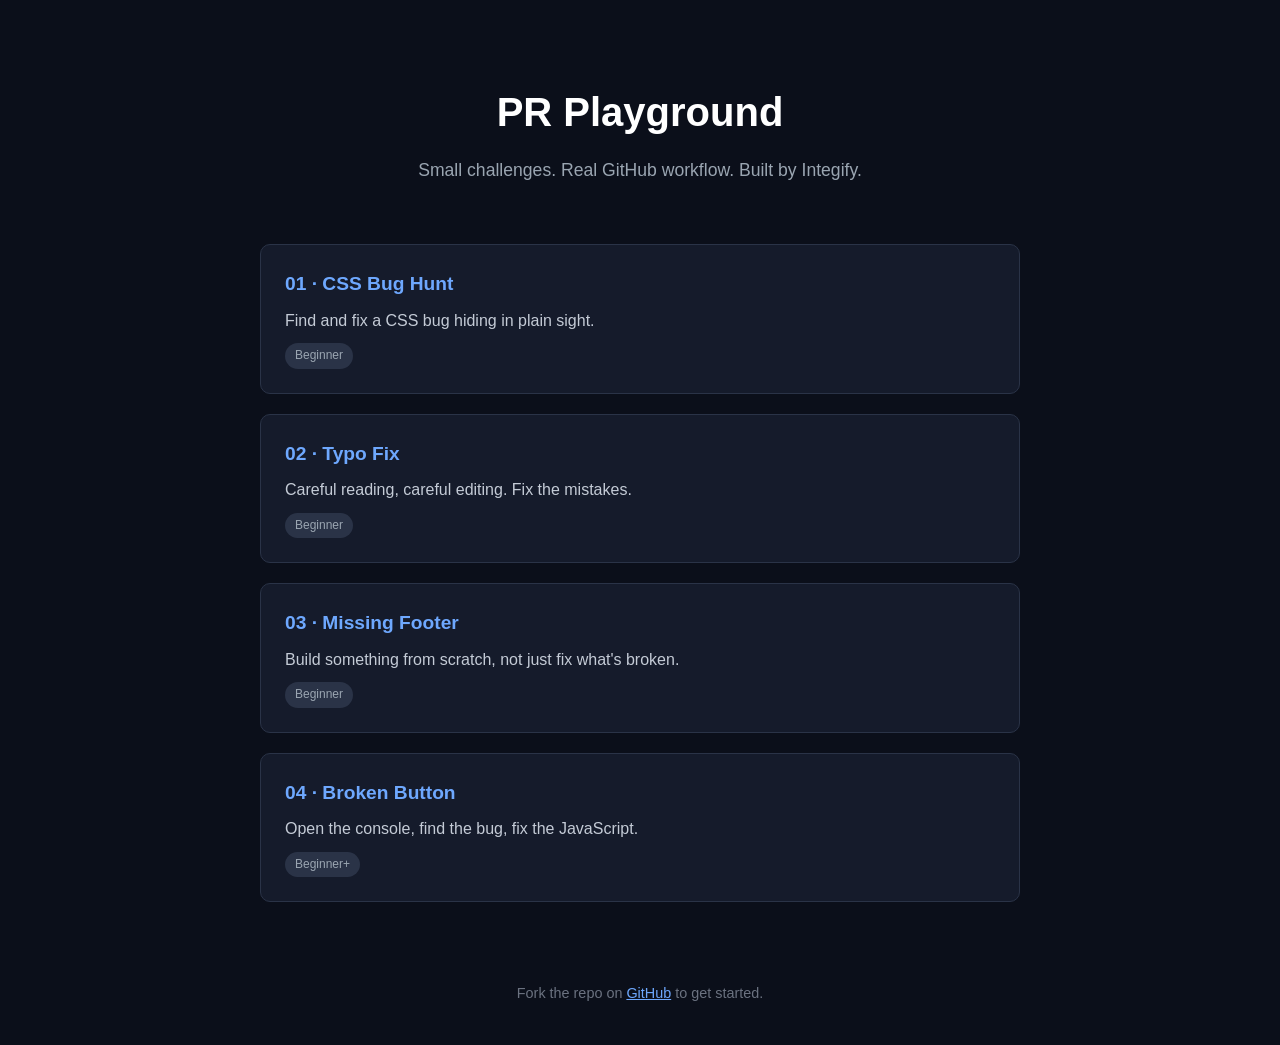
==== index.html @ db495d76 "Initial version of PR Playground Beginner-friendly GitHub workflow challenges for candidates and int" ====
<!DOCTYPE html>
<html lang="en">
<head>
  <meta charset="UTF-8">
  <meta name="viewport" content="width=device-width, initial-scale=1.0">
  <title>PR Playground — Integify</title>
  <style>
    * { box-sizing: border-box; margin: 0; padding: 0; }
    body { font-family: -apple-system, Arial, sans-serif; background: #0b0f1a; color: #eee; line-height: 1.6; }
    header { text-align: center; padding: 80px 20px 40px; }
    header h1 { font-size: 2.5rem; color: #fff; }
    header p { color: #9aa5b1; margin-top: 12px; font-size: 1.1rem; }
    main { max-width: 800px; margin: 0 auto; padding: 20px; }
    .challenge {
      background: #151b2b;
      border: 1px solid #2a3347;
      border-radius: 10px;
      padding: 24px;
      margin-bottom: 20px;
    }
    .challenge h2 { color: #6ea8fe; font-size: 1.2rem; }
    .challenge p { color: #c4cbd6; margin-top: 8px; }
    .tag {
      display: inline-block;
      font-size: 0.75rem;
      background: #2a3347;
      color: #9aa5b1;
      padding: 3px 10px;
      border-radius: 20px;
      margin-top: 10px;
    }
    footer { text-align: center; padding: 40px 20px; color: #6b7280; font-size: 0.9rem; }
    a { color: #6ea8fe; }
  </style>
</head>
<body>
  <header>
    <h1>PR Playground</h1>
    <p>Small challenges. Real GitHub workflow. Built by Integify.</p>
  </header>
  <main>
    <div class="challenge">
      <h2>01 · CSS Bug Hunt</h2>
      <p>Find and fix a CSS bug hiding in plain sight.</p>
      <span class="tag">Beginner</span>
    </div>
    <div class="challenge">
      <h2>02 · Typo Fix</h2>
      <p>Careful reading, careful editing. Fix the mistakes.</p>
      <span class="tag">Beginner</span>
    </div>
    <div class="challenge">
      <h2>03 · Missing Footer</h2>
      <p>Build something from scratch, not just fix what's broken.</p>
      <span class="tag">Beginner</span>
    </div>
    <div class="challenge">
      <h2>04 · Broken Button</h2>
      <p>Open the console, find the bug, fix the JavaScript.</p>
      <span class="tag">Beginner+</span>
    </div>
  </main>
  <footer>
    Fork the repo on <a href="https://github.com/integify/pr-playground">GitHub</a> to get started.
  </footer>
</body>
</html>
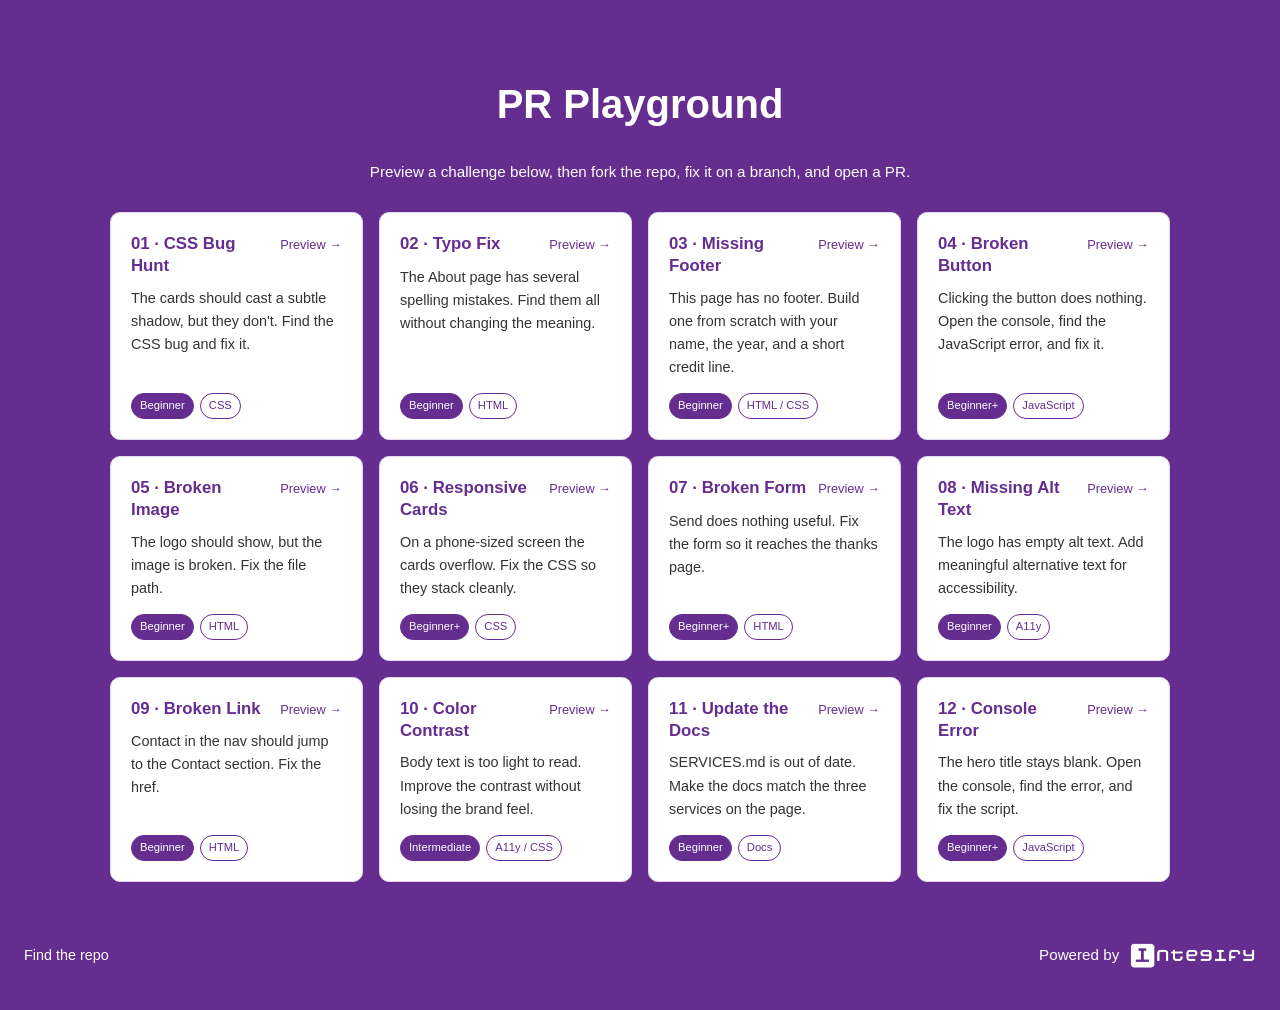
==== commit 6f876c29: "Enhance PR Playground with additional challenges and styling updates - Added new challenges: Broken " ====
--- a/index.html
+++ b/index.html
@@ -5,63 +5,292 @@
   <meta name="viewport" content="width=device-width, initial-scale=1.0">
   <title>PR Playground — Integify</title>
   <style>
+    :root {
+      --brand: #652d90;
+      --bg: #652d90;
+      --surface: #fff;
+      --text: #fff;
+      --muted: #4a4a4a;
+      --body: #333;
+    }
     * { box-sizing: border-box; margin: 0; padding: 0; }
-    body { font-family: -apple-system, Arial, sans-serif; background: #0b0f1a; color: #eee; line-height: 1.6; }
-    header { text-align: center; padding: 80px 20px 40px; }
-    header h1 { font-size: 2.5rem; color: #fff; }
-    header p { color: #9aa5b1; margin-top: 12px; font-size: 1.1rem; }
-    main { max-width: 800px; margin: 0 auto; padding: 20px; }
+    body {
+      font-family: -apple-system, Arial, sans-serif;
+      background: var(--bg);
+      color: var(--text);
+      line-height: 1.6;
+      min-height: 100vh;
+    }
+    header {
+      text-align: center;
+      padding: 72px 20px 24px;
+    }
+    header h1 {
+      font-size: 2.5rem;
+      color: #fff;
+    }
+    .how {
+      max-width: 1100px;
+      margin: 0 auto;
+      padding: 0 20px 28px;
+      color: #fff;
+      font-size: 0.95rem;
+      text-align: center;
+    }
+    main {
+      max-width: 1100px;
+      margin: 0 auto;
+      padding: 0 20px 20px;
+      display: grid;
+      grid-template-columns: repeat(4, 1fr);
+      gap: 16px;
+    }
     .challenge {
-      background: #151b2b;
-      border: 1px solid #2a3347;
+      display: flex;
+      flex-direction: column;
+      background: var(--surface);
+      border: 1px solid #e2d8ea;
       border-radius: 10px;
-      padding: 24px;
-      margin-bottom: 20px;
-    }
-    .challenge h2 { color: #6ea8fe; font-size: 1.2rem; }
-    .challenge p { color: #c4cbd6; margin-top: 8px; }
+      padding: 20px;
+      text-decoration: none;
+      color: inherit;
+      transition: border-color 0.15s ease;
+      min-height: 100%;
+    }
+    .challenge:hover {
+      border-color: #652d90;
+    }
+    .challenge-top {
+      display: flex;
+      justify-content: space-between;
+      align-items: flex-start;
+      gap: 8px;
+    }
+    .challenge h2 {
+      color: #652d90;
+      font-size: 1.05rem;
+      line-height: 1.3;
+    }
+    .challenge-open {
+      color: #652d90;
+      font-size: 0.8rem;
+      white-space: nowrap;
+      margin-top: 2px;
+    }
+    .challenge p {
+      color: var(--body);
+      margin-top: 10px;
+      font-size: 0.9rem;
+      flex: 1;
+    }
+    .tags {
+      display: flex;
+      flex-wrap: wrap;
+      gap: 6px;
+      margin-top: 14px;
+    }
     .tag {
       display: inline-block;
-      font-size: 0.75rem;
-      background: #2a3347;
-      color: #9aa5b1;
-      padding: 3px 10px;
+      font-size: 0.7rem;
+      background: var(--brand);
+      color: #fff;
+      border: 1px solid var(--brand);
+      padding: 3px 8px;
       border-radius: 20px;
-      margin-top: 10px;
-    }
-    footer { text-align: center; padding: 40px 20px; color: #6b7280; font-size: 0.9rem; }
-    a { color: #6ea8fe; }
+    }
+    .tag.skill {
+      background: transparent;
+      color: #652d90;
+    }
+    footer {
+      display: flex;
+      justify-content: space-between;
+      align-items: center;
+      gap: 16px;
+      padding: 40px 24px;
+      color: #fff;
+      font-size: 0.9rem;
+    }
+    .find-repo {
+      color: #fff;
+      text-decoration: none;
+    }
+    .find-repo:hover { text-decoration: underline; }
+    .powered-by {
+      display: inline-flex;
+      align-items: center;
+      gap: 10px;
+      color: #fff;
+      font-size: 0.95rem;
+      font-weight: 300;
+      text-decoration: none;
+    }
+    .powered-by .logo {
+      height: 28px;
+      width: auto;
+      display: block;
+    }
+    a { color: #652d90; }
+    @media (max-width: 1000px) {
+      main { grid-template-columns: repeat(2, 1fr); }
+    }
+    @media (max-width: 560px) {
+      main { grid-template-columns: 1fr; }
+      footer {
+        flex-direction: column;
+        align-items: flex-start;
+      }
+      .powered-by { align-self: flex-end; }
+    }
   </style>
 </head>
 <body>
   <header>
     <h1>PR Playground</h1>
-    <p>Small challenges. Real GitHub workflow. Built by Integify.</p>
   </header>
+  <p class="how">
+    Preview a challenge below, then fork the repo, fix it on a branch, and open a PR.
+  </p>
   <main>
-    <div class="challenge">
-      <h2>01 · CSS Bug Hunt</h2>
-      <p>Find and fix a CSS bug hiding in plain sight.</p>
-      <span class="tag">Beginner</span>
-    </div>
-    <div class="challenge">
-      <h2>02 · Typo Fix</h2>
-      <p>Careful reading, careful editing. Fix the mistakes.</p>
-      <span class="tag">Beginner</span>
-    </div>
-    <div class="challenge">
-      <h2>03 · Missing Footer</h2>
-      <p>Build something from scratch, not just fix what's broken.</p>
-      <span class="tag">Beginner</span>
-    </div>
-    <div class="challenge">
-      <h2>04 · Broken Button</h2>
-      <p>Open the console, find the bug, fix the JavaScript.</p>
-      <span class="tag">Beginner+</span>
-    </div>
+    <a class="challenge" href="challenges/01-css-bug-hunt/index.html">
+      <div class="challenge-top">
+        <h2>01 · CSS Bug Hunt</h2>
+        <span class="challenge-open">Preview →</span>
+      </div>
+      <p>The cards should cast a subtle shadow, but they don't. Find the CSS bug and fix it.</p>
+      <div class="tags">
+        <span class="tag">Beginner</span>
+        <span class="tag skill">CSS</span>
+      </div>
+    </a>
+    <a class="challenge" href="challenges/02-typo-fix/index.html">
+      <div class="challenge-top">
+        <h2>02 · Typo Fix</h2>
+        <span class="challenge-open">Preview →</span>
+      </div>
+      <p>The About page has several spelling mistakes. Find them all without changing the meaning.</p>
+      <div class="tags">
+        <span class="tag">Beginner</span>
+        <span class="tag skill">HTML</span>
+      </div>
+    </a>
+    <a class="challenge" href="challenges/03-missing-footer/index.html">
+      <div class="challenge-top">
+        <h2>03 · Missing Footer</h2>
+        <span class="challenge-open">Preview →</span>
+      </div>
+      <p>This page has no footer. Build one from scratch with your name, the year, and a short credit line.</p>
+      <div class="tags">
+        <span class="tag">Beginner</span>
+        <span class="tag skill">HTML / CSS</span>
+      </div>
+    </a>
+    <a class="challenge" href="challenges/04-broken-button/index.html">
+      <div class="challenge-top">
+        <h2>04 · Broken Button</h2>
+        <span class="challenge-open">Preview →</span>
+      </div>
+      <p>Clicking the button does nothing. Open the console, find the JavaScript error, and fix it.</p>
+      <div class="tags">
+        <span class="tag">Beginner+</span>
+        <span class="tag skill">JavaScript</span>
+      </div>
+    </a>
+    <a class="challenge" href="challenges/05-broken-image/index.html">
+      <div class="challenge-top">
+        <h2>05 · Broken Image</h2>
+        <span class="challenge-open">Preview →</span>
+      </div>
+      <p>The logo should show, but the image is broken. Fix the file path.</p>
+      <div class="tags">
+        <span class="tag">Beginner</span>
+        <span class="tag skill">HTML</span>
+      </div>
+    </a>
+    <a class="challenge" href="challenges/06-responsive-cards/index.html">
+      <div class="challenge-top">
+        <h2>06 · Responsive Cards</h2>
+        <span class="challenge-open">Preview →</span>
+      </div>
+      <p>On a phone-sized screen the cards overflow. Fix the CSS so they stack cleanly.</p>
+      <div class="tags">
+        <span class="tag">Beginner+</span>
+        <span class="tag skill">CSS</span>
+      </div>
+    </a>
+    <a class="challenge" href="challenges/07-broken-form/index.html">
+      <div class="challenge-top">
+        <h2>07 · Broken Form</h2>
+        <span class="challenge-open">Preview →</span>
+      </div>
+      <p>Send does nothing useful. Fix the form so it reaches the thanks page.</p>
+      <div class="tags">
+        <span class="tag">Beginner+</span>
+        <span class="tag skill">HTML</span>
+      </div>
+    </a>
+    <a class="challenge" href="challenges/08-missing-alt/index.html">
+      <div class="challenge-top">
+        <h2>08 · Missing Alt Text</h2>
+        <span class="challenge-open">Preview →</span>
+      </div>
+      <p>The logo has empty alt text. Add meaningful alternative text for accessibility.</p>
+      <div class="tags">
+        <span class="tag">Beginner</span>
+        <span class="tag skill">A11y</span>
+      </div>
+    </a>
+    <a class="challenge" href="challenges/09-broken-link/index.html">
+      <div class="challenge-top">
+        <h2>09 · Broken Link</h2>
+        <span class="challenge-open">Preview →</span>
+      </div>
+      <p>Contact in the nav should jump to the Contact section. Fix the href.</p>
+      <div class="tags">
+        <span class="tag">Beginner</span>
+        <span class="tag skill">HTML</span>
+      </div>
+    </a>
+    <a class="challenge" href="challenges/10-color-contrast/index.html">
+      <div class="challenge-top">
+        <h2>10 · Color Contrast</h2>
+        <span class="challenge-open">Preview →</span>
+      </div>
+      <p>Body text is too light to read. Improve the contrast without losing the brand feel.</p>
+      <div class="tags">
+        <span class="tag">Intermediate</span>
+        <span class="tag skill">A11y / CSS</span>
+      </div>
+    </a>
+    <a class="challenge" href="challenges/11-update-the-docs/index.html">
+      <div class="challenge-top">
+        <h2>11 · Update the Docs</h2>
+        <span class="challenge-open">Preview →</span>
+      </div>
+      <p>SERVICES.md is out of date. Make the docs match the three services on the page.</p>
+      <div class="tags">
+        <span class="tag">Beginner</span>
+        <span class="tag skill">Docs</span>
+      </div>
+    </a>
+    <a class="challenge" href="challenges/12-console-error/index.html">
+      <div class="challenge-top">
+        <h2>12 · Console Error</h2>
+        <span class="challenge-open">Preview →</span>
+      </div>
+      <p>The hero title stays blank. Open the console, find the error, and fix the script.</p>
+      <div class="tags">
+        <span class="tag">Beginner+</span>
+        <span class="tag skill">JavaScript</span>
+      </div>
+    </a>
   </main>
   <footer>
-    Fork the repo on <a href="https://github.com/integify/pr-playground">GitHub</a> to get started.
+    <a class="find-repo" href="https://github.com/integify/pr-playground" target="_blank" rel="noopener noreferrer">Find the repo</a>
+    <a class="powered-by" href="https://www.integify.io" target="_blank" rel="noopener noreferrer">
+      Powered by
+      <img class="logo" src="integify_logo.png" alt="Integify">
+    </a>
   </footer>
 </body>
 </html>
